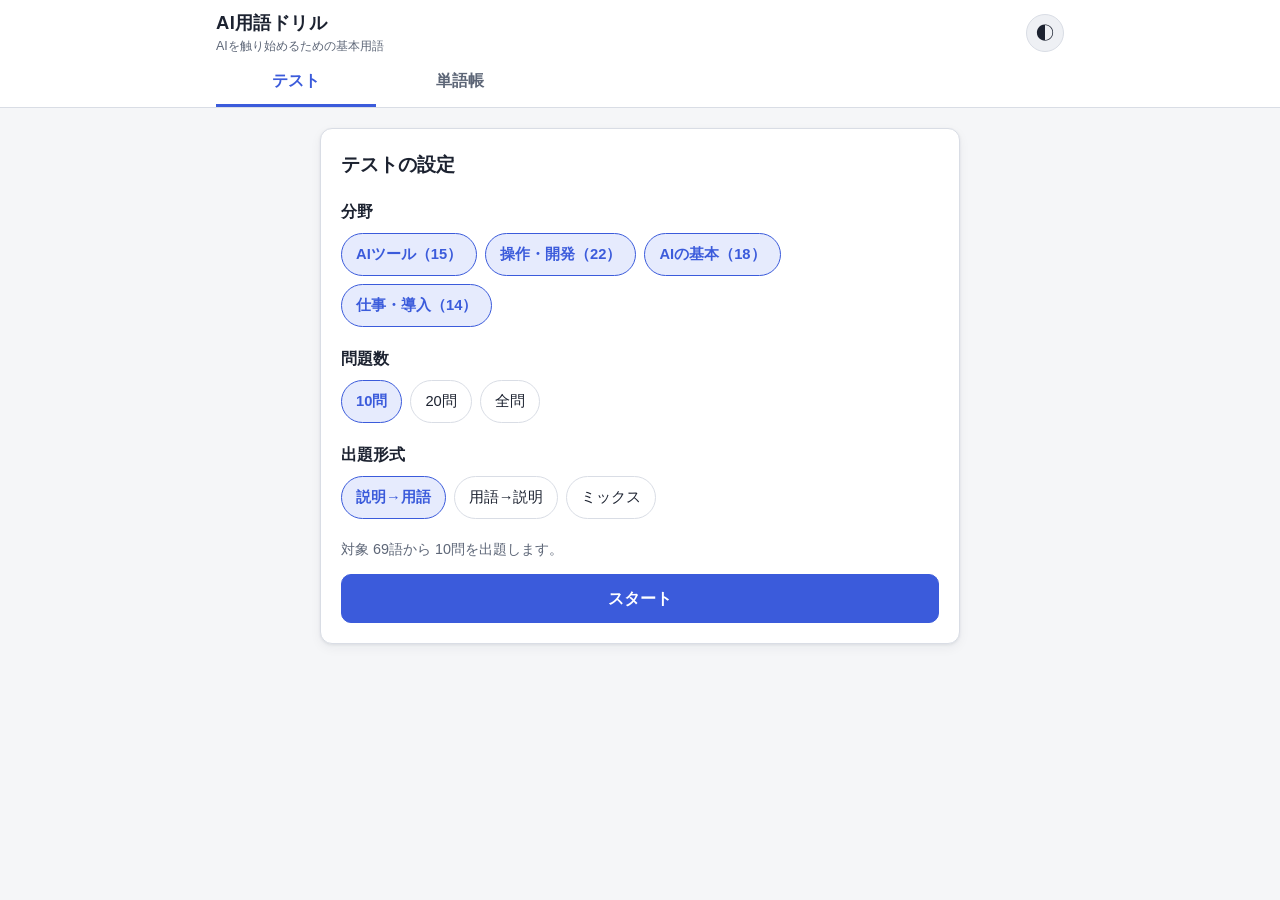
==== index.html @ 906cdc5e "AI用語ドリルを公開 4択テストと単語帳のAI用語学習アプリ（初心者向け69語）  Co-Authored-By: Claude Opus 5.5 <noreply@anthropic.com>" ====
<!DOCTYPE html>
<html lang="ja">
<head>
  <meta charset="UTF-8">
  <meta name="viewport" content="width=device-width, initial-scale=1.0">
  <meta name="color-scheme" content="light dark">
  <title>AI用語ドリル</title>
  <link rel="stylesheet" href="style.css">
</head>
<body>
  <!-- ヘッダー：タイトル・タブ・テーマ切替 -->
  <header class="app-header">
    <div class="header-inner">
      <div>
        <h1 class="app-title">AI用語ドリル</h1>
        <p class="app-subtitle">AIを触り始めるための基本用語</p>
      </div>
      <button id="theme-toggle" class="icon-btn" type="button" aria-label="テーマ切替" title="ライト／ダーク切替">◐</button>
    </div>
    <nav class="tabs" role="tablist">
      <button class="tab is-active" type="button" role="tab" data-view="quiz" aria-selected="true">テスト</button>
      <button class="tab" type="button" role="tab" data-view="cards" aria-selected="false">単語帳</button>
    </nav>
  </header>

  <main class="container">
    <!-- 読み込みエラー表示 -->
    <p id="load-error" class="notice notice-error" hidden></p>

    <!-- ===== テスト ===== -->
    <section id="view-quiz" class="view">

      <!-- 設定画面 -->
      <div id="quiz-setup" class="panel">
        <h2 class="panel-title">テストの設定</h2>

        <fieldset class="field">
          <legend>分野</legend>
          <div id="category-options" class="chip-group"></div>
        </fieldset>

        <fieldset class="field">
          <legend>問題数</legend>
          <div class="chip-group">
            <label class="chip"><input type="radio" name="count" value="10" checked><span>10問</span></label>
            <label class="chip"><input type="radio" name="count" value="20"><span>20問</span></label>
            <label class="chip"><input type="radio" name="count" value="all"><span>全問</span></label>
          </div>
        </fieldset>

        <fieldset class="field">
          <legend>出題形式</legend>
          <div class="chip-group">
            <label class="chip"><input type="radio" name="mode" value="d2t" checked><span>説明→用語</span></label>
            <label class="chip"><input type="radio" name="mode" value="t2d"><span>用語→説明</span></label>
            <label class="chip"><input type="radio" name="mode" value="mix"><span>ミックス</span></label>
          </div>
        </fieldset>

        <p id="setup-summary" class="muted"></p>
        <button id="start-btn" class="btn btn-primary btn-block" type="button">スタート</button>
      </div>

      <!-- 出題画面 -->
      <div id="quiz-play" class="panel" hidden>
        <div class="progress-row">
          <span id="progress-text" class="muted"></span>
          <button id="quit-btn" class="btn-link" type="button">中断する</button>
        </div>
        <div class="progress"><div id="progress-bar" class="progress-bar"></div></div>

        <span id="q-category" class="badge"></span>
        <p id="q-label" class="q-label"></p>
        <div id="q-text" class="q-text"></div>

        <div id="options" class="options"></div>

        <!-- 回答後の解説 -->
        <div id="feedback" class="feedback" hidden>
          <p id="feedback-result" class="feedback-result"></p>
          <div class="feedback-term">
            <strong id="fb-term"></strong>
            <span id="fb-english" class="muted"></span>
          </div>
          <h3 class="feedback-heading">解説</h3>
          <p id="fb-definition"></p>
          <h3 class="feedback-heading">使い方・例</h3>
          <p id="fb-example"></p>
          <button id="next-btn" class="btn btn-primary btn-block" type="button">次へ</button>
        </div>
      </div>

      <!-- 結果画面 -->
      <div id="quiz-result" class="panel" hidden>
        <h2 class="panel-title">結果</h2>
        <div class="score">
          <span id="score-rate" class="score-rate"></span>
          <span id="score-detail" class="muted"></span>
        </div>

        <h3 class="section-heading">分野別正答率</h3>
        <ul id="category-stats" class="stats"></ul>

        <div id="wrong-section">
          <h3 class="section-heading">間違えた用語</h3>
          <ul id="wrong-list" class="wrong-list"></ul>
        </div>

        <div class="btn-row">
          <button id="retry-wrong-btn" class="btn btn-primary" type="button">間違えた問題だけ再挑戦</button>
          <button id="back-setup-btn" class="btn" type="button">設定に戻る</button>
        </div>
      </div>
    </section>

    <!-- ===== 単語帳 ===== -->
    <section id="view-cards" class="view" hidden>
      <div class="cards-toolbar">
        <select id="card-category" class="select" aria-label="分野で絞り込み">
          <option value="all">すべての分野</option>
        </select>
        <label class="switch">
          <input id="only-unlearned" type="checkbox">
          <span>未習得のみ</span>
        </label>
      </div>
      <p id="learned-count" class="muted"></p>
      <div id="card-grid" class="card-grid"></div>
      <p id="cards-empty" class="notice" hidden>表示する用語はありません。すべて覚えました！</p>
    </section>
  </main>

  <script src="app.js"></script>
</body>
</html>
---- style.css ----
/* ===== カラー定義（ライト） ===== */
:root {
  --bg: #f5f6f8;
  --surface: #ffffff;
  --surface-2: #eef0f4;
  --text: #1c2230;
  --muted: #5d6677;
  --border: #d9dde5;
  --primary: #3b5bdb;
  --primary-text: #ffffff;
  --primary-soft: #e6ebfd;
  --ok: #1f8a4c;
  --ok-soft: #e3f5ea;
  --ng: #c92a2a;
  --ng-soft: #fdeaea;
  --shadow: 0 1px 3px rgba(20, 30, 50, 0.08), 0 4px 12px rgba(20, 30, 50, 0.05);
  --radius: 12px;
  color-scheme: light;
}

/* ===== カラー定義（ダーク） ===== */
/* OS設定がダークで、手動でライト指定されていない場合 */
@media (prefers-color-scheme: dark) {
  :root:not([data-theme="light"]) {
    --bg: #12151b;
    --surface: #1b2029;
    --surface-2: #252b36;
    --text: #e6e9ef;
    --muted: #9aa3b2;
    --border: #333a47;
    --primary: #7b93f5;
    --primary-text: #0f1320;
    --primary-soft: #262f4d;
    --ok: #4cc47f;
    --ok-soft: #1b3326;
    --ng: #f07070;
    --ng-soft: #3a1f22;
    --shadow: 0 1px 3px rgba(0, 0, 0, 0.4);
    color-scheme: dark;
  }
}
/* 手動でダーク指定した場合 */
:root[data-theme="dark"] {
  --bg: #12151b;
  --surface: #1b2029;
  --surface-2: #252b36;
  --text: #e6e9ef;
  --muted: #9aa3b2;
  --border: #333a47;
  --primary: #7b93f5;
  --primary-text: #0f1320;
  --primary-soft: #262f4d;
  --ok: #4cc47f;
  --ok-soft: #1b3326;
  --ng: #f07070;
  --ng-soft: #3a1f22;
  --shadow: 0 1px 3px rgba(0, 0, 0, 0.4);
  color-scheme: dark;
}

/* ===== ベース ===== */
*,
*::before,
*::after {
  box-sizing: border-box;
}

body {
  margin: 0;
  background: var(--bg);
  color: var(--text);
  font-family: -apple-system, BlinkMacSystemFont, "Hiragino Sans", "Hiragino Kaku Gothic ProN", "Noto Sans JP", "Yu Gothic", sans-serif;
  font-size: 16px;
  line-height: 1.7;
  -webkit-text-size-adjust: 100%;
}

[hidden] {
  display: none !important;
}

button {
  font: inherit;
  color: inherit;
}

.muted {
  color: var(--muted);
  font-size: 0.9rem;
}

/* ===== ヘッダー ===== */
.app-header {
  position: sticky;
  top: 0;
  z-index: 10;
  background: var(--surface);
  border-bottom: 1px solid var(--border);
}

.header-inner {
  max-width: 880px;
  margin: 0 auto;
  padding: 10px 16px 0;
  display: flex;
  align-items: center;
  justify-content: space-between;
}

.app-title {
  margin: 0;
  font-size: 1.15rem;
  letter-spacing: 0.02em;
  line-height: 1.4;
}

.app-subtitle {
  margin: 0;
  font-size: 0.78rem;
  color: var(--muted);
}

.icon-btn {
  width: 38px;
  height: 38px;
  border-radius: 50%;
  border: 1px solid var(--border);
  background: var(--surface-2);
  cursor: pointer;
  font-size: 1.1rem;
}

.tabs {
  max-width: 880px;
  margin: 0 auto;
  padding: 0 16px;
  display: flex;
  gap: 4px;
}

.tab {
  flex: 1;
  max-width: 160px;
  padding: 10px 0;
  border: none;
  border-bottom: 3px solid transparent;
  background: none;
  color: var(--muted);
  cursor: pointer;
  font-weight: 600;
}

.tab.is-active {
  color: var(--primary);
  border-bottom-color: var(--primary);
}

/* ===== レイアウト ===== */
.container {
  max-width: 880px;
  margin: 0 auto;
  padding: 20px 16px 48px;
}

.panel {
  max-width: 640px;
  margin: 0 auto;
  background: var(--surface);
  border: 1px solid var(--border);
  border-radius: var(--radius);
  box-shadow: var(--shadow);
  padding: 20px;
}

.panel-title {
  margin: 0 0 16px;
  font-size: 1.2rem;
}

.notice {
  background: var(--surface-2);
  border-radius: var(--radius);
  padding: 14px 16px;
  text-align: center;
}

.notice-error {
  background: var(--ng-soft);
  color: var(--ng);
  text-align: left;
}

/* ===== ボタン ===== */
.btn {
  display: inline-flex;
  align-items: center;
  justify-content: center;
  min-height: 46px;
  padding: 10px 18px;
  border-radius: 10px;
  border: 1px solid var(--border);
  background: var(--surface);
  cursor: pointer;
  font-weight: 600;
  transition: opacity 0.15s, transform 0.05s;
}

.btn:active {
  transform: scale(0.98);
}

.btn:disabled {
  opacity: 0.45;
  cursor: not-allowed;
}

.btn-primary {
  background: var(--primary);
  border-color: var(--primary);
  color: var(--primary-text);
}

.btn-block {
  width: 100%;
}

.btn-link {
  background: none;
  border: none;
  color: var(--muted);
  cursor: pointer;
  text-decoration: underline;
  font-size: 0.85rem;
  padding: 4px;
}

.btn-row {
  display: flex;
  flex-wrap: wrap;
  gap: 10px;
  margin-top: 24px;
}

.btn-row .btn {
  flex: 1 1 200px;
}

/* ===== 設定画面 ===== */
.field {
  border: none;
  margin: 0 0 18px;
  padding: 0;
}

.field legend {
  font-weight: 700;
  margin-bottom: 8px;
  padding: 0;
}

.chip-group {
  display: flex;
  flex-wrap: wrap;
  gap: 8px;
}

.chip input {
  position: absolute;
  opacity: 0;
  pointer-events: none;
}

.chip span {
  display: inline-block;
  padding: 8px 14px;
  border: 1px solid var(--border);
  border-radius: 999px;
  background: var(--surface);
  cursor: pointer;
  font-size: 0.92rem;
  user-select: none;
}

.chip input:checked + span {
  background: var(--primary-soft);
  border-color: var(--primary);
  color: var(--primary);
  font-weight: 700;
}

.chip input:focus-visible + span {
  outline: 2px solid var(--primary);
  outline-offset: 2px;
}

#setup-summary {
  margin: 4px 0 12px;
}

/* ===== 出題画面 ===== */
.progress-row {
  display: flex;
  justify-content: space-between;
  align-items: center;
}

.progress {
  height: 6px;
  background: var(--surface-2);
  border-radius: 999px;
  overflow: hidden;
  margin: 6px 0 16px;
}

.progress-bar {
  height: 100%;
  width: 0;
  background: var(--primary);
  transition: width 0.25s;
}

.badge {
  display: inline-block;
  font-size: 0.78rem;
  font-weight: 700;
  padding: 2px 10px;
  border-radius: 999px;
  background: var(--primary-soft);
  color: var(--primary);
}

.q-label {
  margin: 10px 0 4px;
  color: var(--muted);
  font-size: 0.88rem;
}

.q-text {
  font-size: 1.05rem;
  font-weight: 600;
  margin-bottom: 16px;
}

.q-text .q-term {
  font-size: 1.4rem;
  font-weight: 700;
}

.q-text .q-english {
  display: block;
  color: var(--muted);
  font-size: 0.9rem;
  font-weight: 400;
}

.options {
  display: grid;
  gap: 10px;
}

.option {
  display: flex;
  gap: 10px;
  align-items: flex-start;
  width: 100%;
  text-align: left;
  padding: 12px 14px;
  border: 1px solid var(--border);
  border-radius: 10px;
  background: var(--surface);
  cursor: pointer;
  line-height: 1.55;
  transition: background 0.15s, border-color 0.15s;
}

.option:hover:not(:disabled) {
  border-color: var(--primary);
  background: var(--primary-soft);
}

.option:disabled {
  cursor: default;
}

.option-key {
  flex: none;
  width: 24px;
  height: 24px;
  border-radius: 6px;
  background: var(--surface-2);
  color: var(--muted);
  font-size: 0.8rem;
  font-weight: 700;
  display: grid;
  place-items: center;
  margin-top: 1px;
}

.option.is-correct {
  border-color: var(--ok);
  background: var(--ok-soft);
}

.option.is-correct .option-key {
  background: var(--ok);
  color: #fff;
}

.option.is-wrong {
  border-color: var(--ng);
  background: var(--ng-soft);
}

.option.is-wrong .option-key {
  background: var(--ng);
  color: #fff;
}

.feedback {
  margin-top: 18px;
  padding-top: 16px;
  border-top: 1px dashed var(--border);
}

.feedback-result {
  margin: 0 0 8px;
  font-weight: 700;
  font-size: 1.1rem;
}

.feedback-result.ok {
  color: var(--ok);
}

.feedback-result.ng {
  color: var(--ng);
}

.feedback-term {
  display: flex;
  flex-wrap: wrap;
  gap: 4px 10px;
  align-items: baseline;
}

.feedback-term strong {
  font-size: 1.15rem;
}

.feedback-heading {
  margin: 12px 0 2px;
  font-size: 0.85rem;
  color: var(--muted);
}

.feedback p {
  margin: 0;
}

.feedback .btn {
  margin-top: 18px;
}

/* ===== 結果画面 ===== */
.score {
  display: flex;
  align-items: baseline;
  gap: 12px;
  flex-wrap: wrap;
}

.score-rate {
  font-size: 2.6rem;
  font-weight: 800;
  color: var(--primary);
  line-height: 1.2;
}

.section-heading {
  font-size: 1rem;
  margin: 24px 0 10px;
}

.stats {
  list-style: none;
  margin: 0;
  padding: 0;
  display: grid;
  gap: 12px;
}

.stat-head {
  display: flex;
  justify-content: space-between;
  font-size: 0.92rem;
}

.stat-bar {
  height: 10px;
  background: var(--surface-2);
  border-radius: 999px;
  overflow: hidden;
  margin-top: 4px;
}

.stat-bar > div {
  height: 100%;
  background: var(--primary);
  border-radius: 999px;
}

.wrong-list {
  list-style: none;
  margin: 0;
  padding: 0;
  display: grid;
  gap: 8px;
}

.wrong-list li {
  padding: 10px 12px;
  border-radius: 10px;
  background: var(--surface-2);
  font-size: 0.92rem;
}

.wrong-list strong {
  display: block;
}

/* ===== 単語帳 ===== */
.cards-toolbar {
  display: flex;
  flex-wrap: wrap;
  gap: 10px 16px;
  align-items: center;
}

.select {
  min-height: 42px;
  padding: 8px 12px;
  border: 1px solid var(--border);
  border-radius: 10px;
  background: var(--surface);
  color: var(--text);
  font: inherit;
}

.switch {
  display: inline-flex;
  align-items: center;
  gap: 8px;
  cursor: pointer;
  user-select: none;
}

.switch input {
  width: 18px;
  height: 18px;
  accent-color: var(--primary);
}

#learned-count {
  margin: 10px 0 14px;
}

.card-grid {
  display: grid;
  grid-template-columns: repeat(auto-fill, minmax(250px, 1fr));
  gap: 14px;
}

.card {
  display: flex;
  flex-direction: column;
  gap: 8px;
}

/* 裏返し用の3D表示 */
.card-flip {
  perspective: 1000px;
  cursor: pointer;
  min-height: 220px;
  border: none;
  padding: 0;
  background: none;
  text-align: left;
}

.card-inner {
  position: relative;
  width: 100%;
  height: 100%;
  min-height: 220px;
  transition: transform 0.5s;
  transform-style: preserve-3d;
}

.card.is-flipped .card-inner {
  transform: rotateY(180deg);
}

.card-face {
  position: absolute;
  inset: 0;
  backface-visibility: hidden;
  -webkit-backface-visibility: hidden;
  background: var(--surface);
  border: 1px solid var(--border);
  border-radius: var(--radius);
  box-shadow: var(--shadow);
  padding: 16px;
  display: flex;
  flex-direction: column;
  overflow-y: auto;
}

.card-front {
  justify-content: center;
  align-items: center;
  text-align: center;
  gap: 4px;
}

.card-front .badge {
  position: absolute;
  top: 12px;
  left: 12px;
}

.card-term {
  font-size: 1.3rem;
  font-weight: 700;
  line-height: 1.4;
}

.card-hint {
  position: absolute;
  bottom: 10px;
  font-size: 0.75rem;
  color: var(--muted);
}

.card-back {
  transform: rotateY(180deg);
  font-size: 0.9rem;
  line-height: 1.6;
}

.card-back h4 {
  margin: 0 0 2px;
  font-size: 0.78rem;
  color: var(--muted);
}

.card-back p {
  margin: 0 0 10px;
}

.card.is-learned .card-face {
  border-color: var(--ok);
}

.learn-btn {
  min-height: 40px;
  padding: 6px 12px;
  font-size: 0.88rem;
}

.card.is-learned .learn-btn {
  background: var(--ok-soft);
  border-color: var(--ok);
  color: var(--ok);
}

/* ===== スマホ向け調整 ===== */
@media (max-width: 480px) {
  .panel {
    padding: 16px;
  }

  .score-rate {
    font-size: 2.2rem;
  }

  .card-grid {
    grid-template-columns: 1fr;
  }

  .cards-toolbar .select {
    flex: 1 1 100%;
  }
}

/* 動きを減らす設定の人向け */
@media (prefers-reduced-motion: reduce) {
  .card-inner,
  .progress-bar,
  .option {
    transition: none;
  }
}
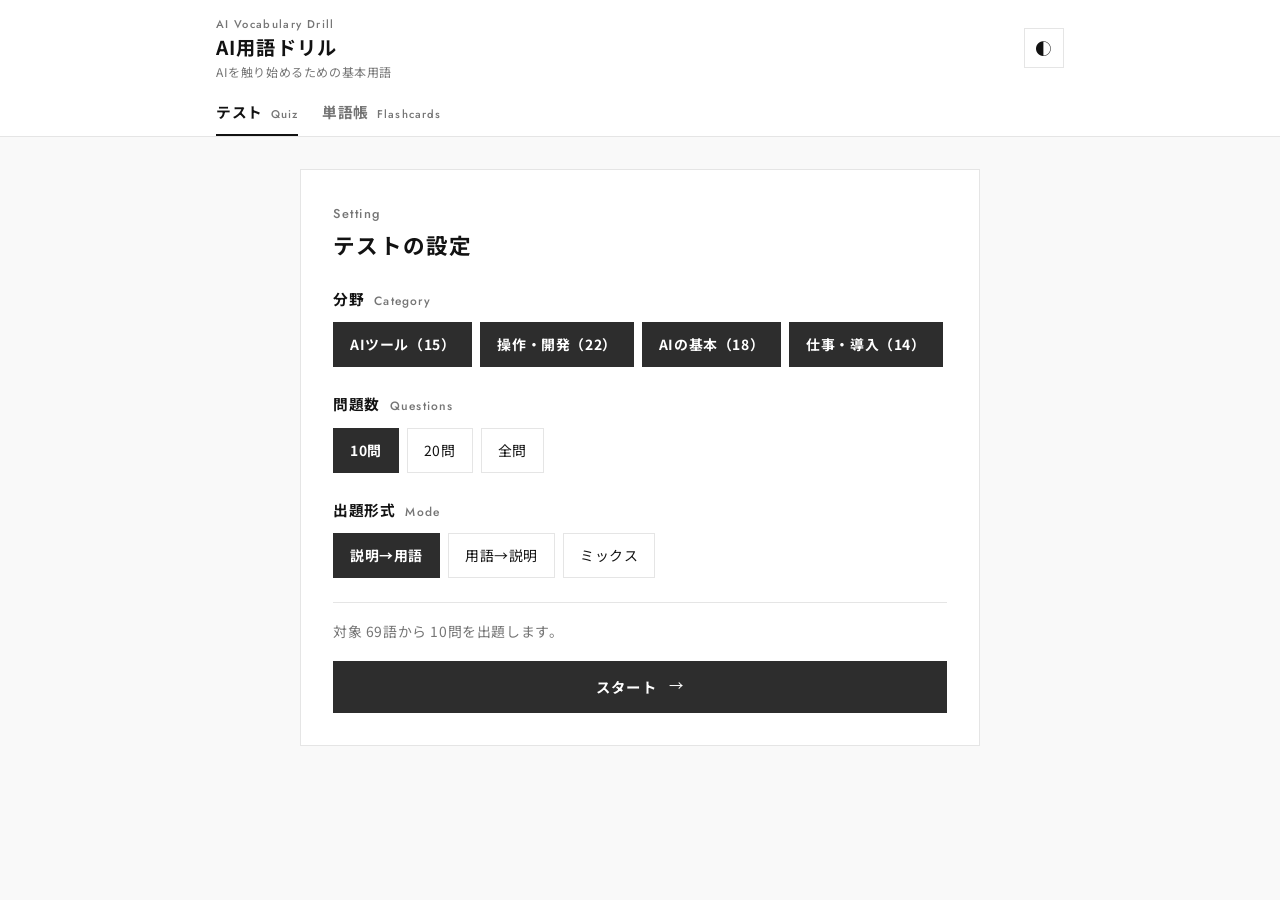
==== commit 3520c234: "デザインをモノトーン基調に刷新 - 英字は Jost、日本語は Noto Sans JP に変更 - 白・グレー・黒を基本に、差し色はオレンジとティールのみ - 見出しに英字ラベルを追加、角のない罫線" ====
--- a/index.html
+++ b/index.html
@@ -5,21 +5,26 @@
   <meta name="viewport" content="width=device-width, initial-scale=1.0">
   <meta name="color-scheme" content="light dark">
   <title>AI用語ドリル</title>
+  <!-- フォント：英字は Jost、日本語は Noto Sans JP -->
+  <link rel="preconnect" href="https://fonts.googleapis.com">
+  <link rel="preconnect" href="https://fonts.gstatic.com" crossorigin>
+  <link rel="stylesheet" href="https://fonts.googleapis.com/css2?family=Jost:wght@400;500;600&family=Noto+Sans+JP:wght@400;500;700&display=swap">
   <link rel="stylesheet" href="style.css">
 </head>
 <body>
   <!-- ヘッダー：タイトル・タブ・テーマ切替 -->
   <header class="app-header">
     <div class="header-inner">
-      <div>
+      <div class="brand">
+        <p class="eyebrow">AI Vocabulary Drill</p>
         <h1 class="app-title">AI用語ドリル</h1>
         <p class="app-subtitle">AIを触り始めるための基本用語</p>
       </div>
       <button id="theme-toggle" class="icon-btn" type="button" aria-label="テーマ切替" title="ライト／ダーク切替">◐</button>
     </div>
     <nav class="tabs" role="tablist">
-      <button class="tab is-active" type="button" role="tab" data-view="quiz" aria-selected="true">テスト</button>
-      <button class="tab" type="button" role="tab" data-view="cards" aria-selected="false">単語帳</button>
+      <button class="tab is-active" type="button" role="tab" data-view="quiz" aria-selected="true">テスト<span class="en">Quiz</span></button>
+      <button class="tab" type="button" role="tab" data-view="cards" aria-selected="false">単語帳<span class="en">Flashcards</span></button>
     </nav>
   </header>
 
@@ -32,15 +37,16 @@
 
       <!-- 設定画面 -->
       <div id="quiz-setup" class="panel">
+        <p class="eyebrow">Setting</p>
         <h2 class="panel-title">テストの設定</h2>
 
         <fieldset class="field">
-          <legend>分野</legend>
+          <legend>分野<span class="en">Category</span></legend>
           <div id="category-options" class="chip-group"></div>
         </fieldset>
 
         <fieldset class="field">
-          <legend>問題数</legend>
+          <legend>問題数<span class="en">Questions</span></legend>
           <div class="chip-group">
             <label class="chip"><input type="radio" name="count" value="10" checked><span>10問</span></label>
             <label class="chip"><input type="radio" name="count" value="20"><span>20問</span></label>
@@ -49,7 +55,7 @@
         </fieldset>
 
         <fieldset class="field">
-          <legend>出題形式</legend>
+          <legend>出題形式<span class="en">Mode</span></legend>
           <div class="chip-group">
             <label class="chip"><input type="radio" name="mode" value="d2t" checked><span>説明→用語</span></label>
             <label class="chip"><input type="radio" name="mode" value="t2d"><span>用語→説明</span></label>
@@ -58,13 +64,13 @@
         </fieldset>
 
         <p id="setup-summary" class="muted"></p>
-        <button id="start-btn" class="btn btn-primary btn-block" type="button">スタート</button>
+        <button id="start-btn" class="btn btn-primary btn-block btn-arrow" type="button">スタート</button>
       </div>
 
       <!-- 出題画面 -->
       <div id="quiz-play" class="panel" hidden>
         <div class="progress-row">
-          <span id="progress-text" class="muted"></span>
+          <p class="eyebrow">Question<span id="progress-text" class="progress-text"></span></p>
           <button id="quit-btn" class="btn-link" type="button">中断する</button>
         </div>
         <div class="progress"><div id="progress-bar" class="progress-bar"></div></div>
@@ -80,41 +86,46 @@
           <p id="feedback-result" class="feedback-result"></p>
           <div class="feedback-term">
             <strong id="fb-term"></strong>
-            <span id="fb-english" class="muted"></span>
+            <span id="fb-english" class="english"></span>
           </div>
           <h3 class="feedback-heading">解説</h3>
           <p id="fb-definition"></p>
           <h3 class="feedback-heading">使い方・例</h3>
           <p id="fb-example"></p>
-          <button id="next-btn" class="btn btn-primary btn-block" type="button">次へ</button>
+          <button id="next-btn" class="btn btn-primary btn-block btn-arrow" type="button">次へ</button>
         </div>
       </div>
 
       <!-- 結果画面 -->
       <div id="quiz-result" class="panel" hidden>
+        <p class="eyebrow">Result</p>
         <h2 class="panel-title">結果</h2>
         <div class="score">
           <span id="score-rate" class="score-rate"></span>
           <span id="score-detail" class="muted"></span>
         </div>
 
-        <h3 class="section-heading">分野別正答率</h3>
+        <h3 class="section-heading">分野別正答率<span class="en">By Category</span></h3>
         <ul id="category-stats" class="stats"></ul>
 
         <div id="wrong-section">
-          <h3 class="section-heading">間違えた用語</h3>
+          <h3 class="section-heading">間違えた用語<span class="en">Review</span></h3>
           <ul id="wrong-list" class="wrong-list"></ul>
         </div>
 
         <div class="btn-row">
-          <button id="retry-wrong-btn" class="btn btn-primary" type="button">間違えた問題だけ再挑戦</button>
-          <button id="back-setup-btn" class="btn" type="button">設定に戻る</button>
+          <button id="retry-wrong-btn" class="btn btn-primary btn-arrow" type="button">間違えた問題だけ再挑戦</button>
+          <button id="back-setup-btn" class="btn btn-outline" type="button">設定に戻る</button>
         </div>
       </div>
     </section>
 
     <!-- ===== 単語帳 ===== -->
     <section id="view-cards" class="view" hidden>
+      <div class="cards-head">
+        <p class="eyebrow">Flashcards</p>
+        <h2 class="panel-title">単語帳</h2>
+      </div>
       <div class="cards-toolbar">
         <select id="card-category" class="select" aria-label="分野で絞り込み">
           <option value="all">すべての分野</option>
--- a/style.css
+++ b/style.css
@@ -1,20 +1,32 @@
+/*
+  デザインの考え方
+  - モノトーン（白・薄いグレー・黒）が基本。差し色はオレンジとティールを細い線や正誤表示にだけ使う
+  - 英字は Jost、日本語は Noto Sans JP。見出しの上に小さな英字ラベル（eyebrow）を置く
+  - 角は丸めず、1px の罫線で区切る
+*/
+
 /* ===== カラー定義（ライト） ===== */
 :root {
-  --bg: #f5f6f8;
+  --bg: #f9f9f9;
   --surface: #ffffff;
-  --surface-2: #eef0f4;
-  --text: #1c2230;
-  --muted: #5d6677;
-  --border: #d9dde5;
-  --primary: #3b5bdb;
-  --primary-text: #ffffff;
-  --primary-soft: #e6ebfd;
-  --ok: #1f8a4c;
-  --ok-soft: #e3f5ea;
-  --ng: #c92a2a;
-  --ng-soft: #fdeaea;
-  --shadow: 0 1px 3px rgba(20, 30, 50, 0.08), 0 4px 12px rgba(20, 30, 50, 0.05);
-  --radius: 12px;
+  --surface-2: #f4f4f2;
+  --text: #121212;
+  --muted: #757575;
+  --faint: #c7c7c7;
+  --line: #e5e5e5;
+  --ink: #2d2d2d;          /* 塗りボタン */
+  --ink-text: #ffffff;     /* 塗りボタンの文字 */
+  --accent: #e8623c;       /* オレンジ（進捗バーなどの差し色） */
+  --accent-2: #f2a03c;
+  --ok: #3fb6a8;           /* ティール（正解） */
+  --ok-text: #1f8277;
+  --ok-soft: #eef8f6;
+  --ng: #e8623c;           /* オレンジ（不正解） */
+  --ng-text: #c24a26;
+  --ng-soft: #fdf1ec;
+  --font-en: "Jost", "Noto Sans JP", sans-serif;
+  --font-ja: "Noto Sans JP", "Hiragino Sans", "Hiragino Kaku Gothic ProN", "Yu Gothic", sans-serif;
+  --ease: cubic-bezier(0.4, 0.4, 0, 1);
   color-scheme: light;
 }
 
@@ -22,39 +34,37 @@
 /* OS設定がダークで、手動でライト指定されていない場合 */
 @media (prefers-color-scheme: dark) {
   :root:not([data-theme="light"]) {
-    --bg: #12151b;
-    --surface: #1b2029;
-    --surface-2: #252b36;
-    --text: #e6e9ef;
-    --muted: #9aa3b2;
-    --border: #333a47;
-    --primary: #7b93f5;
-    --primary-text: #0f1320;
-    --primary-soft: #262f4d;
-    --ok: #4cc47f;
-    --ok-soft: #1b3326;
-    --ng: #f07070;
-    --ng-soft: #3a1f22;
-    --shadow: 0 1px 3px rgba(0, 0, 0, 0.4);
+    --bg: #131313;
+    --surface: #1d1d1d;
+    --surface-2: #252525;
+    --text: #f0f0ea;
+    --muted: #a9a9a4;
+    --faint: #565656;
+    --line: #333333;
+    --ink: #f0f0ea;
+    --ink-text: #131313;
+    --ok-text: #5fcfc1;
+    --ok-soft: rgba(63, 182, 168, 0.12);
+    --ng-text: #f0875f;
+    --ng-soft: rgba(232, 98, 60, 0.12);
     color-scheme: dark;
   }
 }
 /* 手動でダーク指定した場合 */
 :root[data-theme="dark"] {
-  --bg: #12151b;
-  --surface: #1b2029;
-  --surface-2: #252b36;
-  --text: #e6e9ef;
-  --muted: #9aa3b2;
-  --border: #333a47;
-  --primary: #7b93f5;
-  --primary-text: #0f1320;
-  --primary-soft: #262f4d;
-  --ok: #4cc47f;
-  --ok-soft: #1b3326;
-  --ng: #f07070;
-  --ng-soft: #3a1f22;
-  --shadow: 0 1px 3px rgba(0, 0, 0, 0.4);
+  --bg: #131313;
+  --surface: #1d1d1d;
+  --surface-2: #252525;
+  --text: #f0f0ea;
+  --muted: #a9a9a4;
+  --faint: #565656;
+  --line: #333333;
+  --ink: #f0f0ea;
+  --ink-text: #131313;
+  --ok-text: #5fcfc1;
+  --ok-soft: rgba(63, 182, 168, 0.12);
+  --ng-text: #f0875f;
+  --ng-soft: rgba(232, 98, 60, 0.12);
   color-scheme: dark;
 }
 
@@ -69,10 +79,12 @@
   margin: 0;
   background: var(--bg);
   color: var(--text);
-  font-family: -apple-system, BlinkMacSystemFont, "Hiragino Sans", "Hiragino Kaku Gothic ProN", "Noto Sans JP", "Yu Gothic", sans-serif;
-  font-size: 16px;
-  line-height: 1.7;
+  font-family: var(--font-ja);
+  font-size: 15px;
+  line-height: 1.8;
+  letter-spacing: 0.04em;
   -webkit-text-size-adjust: 100%;
+  -webkit-font-smoothing: antialiased;
 }
 
 [hidden] {
@@ -82,11 +94,38 @@
 button {
   font: inherit;
   color: inherit;
+  letter-spacing: inherit;
 }
 
 .muted {
   color: var(--muted);
-  font-size: 0.9rem;
+  font-size: 0.87rem;
+}
+
+/* 見出しの上に置く小さな英字ラベル */
+.eyebrow {
+  margin: 0 0 4px;
+  font-family: var(--font-en);
+  font-size: 0.8rem;
+  font-weight: 500;
+  letter-spacing: 0.12em;
+  color: var(--muted);
+}
+
+/* 日本語の横に添える英字 */
+.en {
+  margin-left: 10px;
+  font-family: var(--font-en);
+  font-size: 0.75rem;
+  font-weight: 500;
+  letter-spacing: 0.1em;
+  color: var(--muted);
+}
+
+.english {
+  font-family: var(--font-en);
+  color: var(--muted);
+  letter-spacing: 0.06em;
 }
 
 /* ===== ヘッダー ===== */
@@ -95,39 +134,53 @@
   top: 0;
   z-index: 10;
   background: var(--surface);
-  border-bottom: 1px solid var(--border);
+  border-bottom: 1px solid var(--line);
 }
 
 .header-inner {
   max-width: 880px;
   margin: 0 auto;
-  padding: 10px 16px 0;
+  padding: 14px 16px 6px;
   display: flex;
   align-items: center;
   justify-content: space-between;
+  gap: 12px;
+}
+
+.brand .eyebrow {
+  font-size: 0.7rem;
+  margin: 0;
 }
 
 .app-title {
   margin: 0;
-  font-size: 1.15rem;
-  letter-spacing: 0.02em;
+  font-size: 1.2rem;
+  font-weight: 700;
+  letter-spacing: 0.06em;
   line-height: 1.4;
 }
 
 .app-subtitle {
   margin: 0;
-  font-size: 0.78rem;
+  font-size: 0.75rem;
   color: var(--muted);
 }
 
 .icon-btn {
-  width: 38px;
-  height: 38px;
-  border-radius: 50%;
-  border: 1px solid var(--border);
-  background: var(--surface-2);
+  flex: none;
+  width: 40px;
+  height: 40px;
+  border: 1px solid var(--line);
+  border-radius: 0;
+  background: var(--surface);
   cursor: pointer;
-  font-size: 1.1rem;
+  font-size: 1.05rem;
+  transition: background 0.3s var(--ease), color 0.3s var(--ease);
+}
+
+.icon-btn:hover {
+  background: var(--ink);
+  color: var(--ink-text);
 }
 
 .tabs {
@@ -135,58 +188,69 @@
   margin: 0 auto;
   padding: 0 16px;
   display: flex;
-  gap: 4px;
+  gap: 24px;
 }
 
 .tab {
-  flex: 1;
-  max-width: 160px;
-  padding: 10px 0;
+  padding: 10px 0 9px;
   border: none;
-  border-bottom: 3px solid transparent;
+  border-bottom: 2px solid transparent;
   background: none;
   color: var(--muted);
   cursor: pointer;
-  font-weight: 600;
+  font-weight: 700;
+  font-size: 0.92rem;
+  transition: color 0.3s var(--ease), border-color 0.3s var(--ease);
+}
+
+.tab .en {
+  margin-left: 8px;
+  font-size: 0.7rem;
+}
+
+.tab:hover {
+  color: var(--text);
 }
 
 .tab.is-active {
-  color: var(--primary);
-  border-bottom-color: var(--primary);
+  color: var(--text);
+  border-bottom-color: var(--text);
 }
 
 /* ===== レイアウト ===== */
 .container {
   max-width: 880px;
   margin: 0 auto;
-  padding: 20px 16px 48px;
+  padding: 32px 16px 64px;
 }
 
 .panel {
-  max-width: 640px;
+  max-width: 680px;
   margin: 0 auto;
   background: var(--surface);
-  border: 1px solid var(--border);
-  border-radius: var(--radius);
-  box-shadow: var(--shadow);
-  padding: 20px;
+  border: 1px solid var(--line);
+  padding: 32px;
 }
 
 .panel-title {
-  margin: 0 0 16px;
-  font-size: 1.2rem;
+  margin: 0 0 24px;
+  font-size: 1.35rem;
+  font-weight: 700;
+  letter-spacing: 0.06em;
+  line-height: 1.5;
 }
 
 .notice {
-  background: var(--surface-2);
-  border-radius: var(--radius);
-  padding: 14px 16px;
+  background: var(--surface);
+  border: 1px solid var(--line);
+  padding: 16px;
   text-align: center;
 }
 
 .notice-error {
   background: var(--ng-soft);
-  color: var(--ng);
+  border-color: var(--ng);
+  color: var(--ng-text);
   text-align: left;
 }
 
@@ -195,29 +259,50 @@
   display: inline-flex;
   align-items: center;
   justify-content: center;
-  min-height: 46px;
-  padding: 10px 18px;
-  border-radius: 10px;
-  border: 1px solid var(--border);
+  gap: 12px;
+  min-height: 52px;
+  padding: 12px 24px;
+  border: 1px solid var(--ink);
+  border-radius: 0;
   background: var(--surface);
+  color: var(--text);
   cursor: pointer;
-  font-weight: 600;
-  transition: opacity 0.15s, transform 0.05s;
-}
-
-.btn:active {
-  transform: scale(0.98);
+  font-weight: 700;
+  font-size: 0.9rem;
+  letter-spacing: 0.08em;
+  transition: background 0.4s var(--ease), color 0.4s var(--ease), opacity 0.2s;
+}
+
+.btn:hover:not(:disabled) {
+  background: var(--ink);
+  color: var(--ink-text);
 }
 
 .btn:disabled {
-  opacity: 0.45;
+  opacity: 0.35;
   cursor: not-allowed;
 }
 
 .btn-primary {
-  background: var(--primary);
-  border-color: var(--primary);
-  color: var(--primary-text);
+  background: var(--ink);
+  color: var(--ink-text);
+}
+
+.btn-primary:hover:not(:disabled) {
+  background: var(--surface);
+  color: var(--text);
+}
+
+/* 矢印付きボタン（ホバーで矢印が少し右へ） */
+.btn-arrow::after {
+  content: "→";
+  font-family: var(--font-en);
+  font-weight: 400;
+  transition: transform 0.4s var(--ease);
+}
+
+.btn-arrow:hover:not(:disabled)::after {
+  transform: translateX(4px);
 }
 
 .btn-block {
@@ -229,32 +314,38 @@
   border: none;
   color: var(--muted);
   cursor: pointer;
-  text-decoration: underline;
-  font-size: 0.85rem;
-  padding: 4px;
+  font-size: 0.8rem;
+  padding: 4px 0;
+  border-bottom: 1px solid var(--faint);
+}
+
+.btn-link:hover {
+  color: var(--text);
+  border-bottom-color: var(--text);
 }
 
 .btn-row {
   display: flex;
   flex-wrap: wrap;
-  gap: 10px;
-  margin-top: 24px;
+  gap: 12px;
+  margin-top: 32px;
 }
 
 .btn-row .btn {
-  flex: 1 1 200px;
+  flex: 1 1 220px;
 }
 
 /* ===== 設定画面 ===== */
 .field {
   border: none;
-  margin: 0 0 18px;
+  margin: 0 0 24px;
   padding: 0;
 }
 
 .field legend {
   font-weight: 700;
-  margin-bottom: 8px;
+  font-size: 0.92rem;
+  margin-bottom: 10px;
   padding: 0;
 }
 
@@ -272,29 +363,35 @@
 
 .chip span {
   display: inline-block;
-  padding: 8px 14px;
-  border: 1px solid var(--border);
-  border-radius: 999px;
+  padding: 9px 16px;
+  border: 1px solid var(--line);
   background: var(--surface);
   cursor: pointer;
-  font-size: 0.92rem;
+  font-size: 0.87rem;
   user-select: none;
+  transition: background 0.3s var(--ease), border-color 0.3s var(--ease), color 0.3s var(--ease);
+}
+
+.chip span:hover {
+  border-color: var(--ink);
 }
 
 .chip input:checked + span {
-  background: var(--primary-soft);
-  border-color: var(--primary);
-  color: var(--primary);
+  background: var(--ink);
+  border-color: var(--ink);
+  color: var(--ink-text);
   font-weight: 700;
 }
 
 .chip input:focus-visible + span {
-  outline: 2px solid var(--primary);
+  outline: 2px solid var(--accent);
   outline-offset: 2px;
 }
 
 #setup-summary {
-  margin: 4px 0 12px;
+  margin: 8px 0 16px;
+  padding-top: 16px;
+  border-top: 1px solid var(--line);
 }
 
 /* ===== 出題画面 ===== */
@@ -304,78 +401,94 @@
   align-items: center;
 }
 
+.progress-row .eyebrow {
+  margin: 0;
+}
+
+.progress-text {
+  margin-left: 12px;
+  color: var(--text);
+  font-weight: 600;
+}
+
+/* 進捗バー：オレンジのグラデーションの細い線 */
 .progress {
-  height: 6px;
-  background: var(--surface-2);
-  border-radius: 999px;
-  overflow: hidden;
-  margin: 6px 0 16px;
+  height: 3px;
+  background: var(--line);
+  margin: 10px 0 24px;
 }
 
 .progress-bar {
   height: 100%;
   width: 0;
-  background: var(--primary);
-  transition: width 0.25s;
+  background: linear-gradient(90deg, var(--accent), var(--accent-2));
+  transition: width 0.5s var(--ease);
 }
 
 .badge {
   display: inline-block;
-  font-size: 0.78rem;
-  font-weight: 700;
+  font-size: 0.72rem;
+  font-weight: 700;
+  letter-spacing: 0.08em;
   padding: 2px 10px;
-  border-radius: 999px;
-  background: var(--primary-soft);
-  color: var(--primary);
+  border: 1px solid var(--line);
+  color: var(--muted);
 }
 
 .q-label {
-  margin: 10px 0 4px;
-  color: var(--muted);
-  font-size: 0.88rem;
+  margin: 16px 0 6px;
+  color: var(--muted);
+  font-size: 0.82rem;
 }
 
 .q-text {
   font-size: 1.05rem;
-  font-weight: 600;
-  margin-bottom: 16px;
+  font-weight: 500;
+  line-height: 1.9;
+  margin-bottom: 24px;
 }
 
 .q-text .q-term {
-  font-size: 1.4rem;
-  font-weight: 700;
+  display: block;
+  font-size: 1.6rem;
+  font-weight: 700;
+  line-height: 1.4;
+  letter-spacing: 0.06em;
 }
 
 .q-text .q-english {
   display: block;
+  margin-top: 4px;
+  font-family: var(--font-en);
   color: var(--muted);
   font-size: 0.9rem;
   font-weight: 400;
+  letter-spacing: 0.08em;
 }
 
 .options {
   display: grid;
-  gap: 10px;
+  gap: 8px;
 }
 
 .option {
   display: flex;
-  gap: 10px;
+  gap: 14px;
   align-items: flex-start;
   width: 100%;
   text-align: left;
-  padding: 12px 14px;
-  border: 1px solid var(--border);
-  border-radius: 10px;
+  padding: 14px 16px;
+  border: 1px solid var(--line);
+  border-radius: 0;
   background: var(--surface);
   cursor: pointer;
-  line-height: 1.55;
-  transition: background 0.15s, border-color 0.15s;
+  line-height: 1.7;
+  font-size: 0.92rem;
+  transition: background 0.3s var(--ease), border-color 0.3s var(--ease);
 }
 
 .option:hover:not(:disabled) {
-  border-color: var(--primary);
-  background: var(--primary-soft);
+  border-color: var(--ink);
 }
 
 .option:disabled {
@@ -384,101 +497,135 @@
 
 .option-key {
   flex: none;
-  width: 24px;
-  height: 24px;
-  border-radius: 6px;
-  background: var(--surface-2);
-  color: var(--muted);
-  font-size: 0.8rem;
-  font-weight: 700;
-  display: grid;
-  place-items: center;
-  margin-top: 1px;
+  min-width: 18px;
+  font-family: var(--font-en);
+  font-size: 0.85rem;
+  font-weight: 600;
+  color: var(--faint);
+  padding-top: 1px;
+}
+
+.option-key::before {
+  content: "0";
 }
 
 .option.is-correct {
   border-color: var(--ok);
   background: var(--ok-soft);
+  box-shadow: inset 3px 0 0 var(--ok);
 }
 
 .option.is-correct .option-key {
-  background: var(--ok);
-  color: #fff;
+  color: var(--ok-text);
 }
 
 .option.is-wrong {
   border-color: var(--ng);
   background: var(--ng-soft);
+  box-shadow: inset 3px 0 0 var(--ng);
 }
 
 .option.is-wrong .option-key {
-  background: var(--ng);
-  color: #fff;
+  color: var(--ng-text);
 }
 
 .feedback {
-  margin-top: 18px;
-  padding-top: 16px;
-  border-top: 1px dashed var(--border);
+  margin-top: 28px;
+  padding-top: 24px;
+  border-top: 1px solid var(--line);
 }
 
 .feedback-result {
-  margin: 0 0 8px;
-  font-weight: 700;
-  font-size: 1.1rem;
+  margin: 0 0 12px;
+  font-weight: 700;
+  font-size: 1.05rem;
+  letter-spacing: 0.08em;
+}
+
+/* 正誤の上に英字ラベルと短い色線を添える */
+.feedback-result::before {
+  display: block;
+  width: fit-content;
+  margin-bottom: 6px;
+  padding-bottom: 4px;
+  border-bottom: 2px solid currentColor;
+  font-family: var(--font-en);
+  font-size: 0.72rem;
+  font-weight: 500;
+  letter-spacing: 0.14em;
 }
 
 .feedback-result.ok {
-  color: var(--ok);
+  color: var(--ok-text);
+}
+
+.feedback-result.ok::before {
+  content: "Correct";
 }
 
 .feedback-result.ng {
-  color: var(--ng);
+  color: var(--ng-text);
+}
+
+.feedback-result.ng::before {
+  content: "Incorrect";
 }
 
 .feedback-term {
   display: flex;
   flex-wrap: wrap;
-  gap: 4px 10px;
+  gap: 2px 12px;
   align-items: baseline;
 }
 
 .feedback-term strong {
-  font-size: 1.15rem;
+  font-size: 1.2rem;
+  letter-spacing: 0.06em;
+}
+
+.feedback-term .english {
+  font-size: 0.85rem;
 }
 
 .feedback-heading {
-  margin: 12px 0 2px;
-  font-size: 0.85rem;
+  margin: 18px 0 4px;
+  font-size: 0.75rem;
+  font-weight: 700;
+  letter-spacing: 0.1em;
   color: var(--muted);
 }
 
 .feedback p {
   margin: 0;
+  font-size: 0.92rem;
 }
 
 .feedback .btn {
-  margin-top: 18px;
+  margin-top: 28px;
 }
 
 /* ===== 結果画面 ===== */
 .score {
   display: flex;
   align-items: baseline;
-  gap: 12px;
+  gap: 16px;
   flex-wrap: wrap;
+  padding-bottom: 24px;
+  border-bottom: 1px solid var(--line);
 }
 
 .score-rate {
-  font-size: 2.6rem;
-  font-weight: 800;
-  color: var(--primary);
-  line-height: 1.2;
+  font-family: var(--font-en);
+  font-size: 3.6rem;
+  font-weight: 500;
+  letter-spacing: 0.02em;
+  line-height: 1.1;
 }
 
 .section-heading {
-  font-size: 1rem;
-  margin: 24px 0 10px;
+  font-size: 0.95rem;
+  font-weight: 700;
+  margin: 32px 0 14px;
 }
 
 .stats {
@@ -486,64 +633,76 @@
   margin: 0;
   padding: 0;
   display: grid;
+  gap: 16px;
+}
+
+.stat-head {
+  display: flex;
+  justify-content: space-between;
   gap: 12px;
-}
-
-.stat-head {
-  display: flex;
-  justify-content: space-between;
-  font-size: 0.92rem;
+  font-size: 0.87rem;
+}
+
+.stat-head span:last-child {
+  font-family: var(--font-en);
+  font-weight: 500;
 }
 
 .stat-bar {
-  height: 10px;
-  background: var(--surface-2);
-  border-radius: 999px;
-  overflow: hidden;
-  margin-top: 4px;
+  height: 3px;
+  background: var(--line);
+  margin-top: 6px;
 }
 
 .stat-bar > div {
   height: 100%;
-  background: var(--primary);
-  border-radius: 999px;
+  background: var(--ink);
 }
 
 .wrong-list {
   list-style: none;
   margin: 0;
   padding: 0;
-  display: grid;
-  gap: 8px;
+  border-top: 1px solid var(--line);
 }
 
 .wrong-list li {
-  padding: 10px 12px;
-  border-radius: 10px;
-  background: var(--surface-2);
-  font-size: 0.92rem;
+  padding: 14px 0;
+  border-bottom: 1px solid var(--line);
+  font-size: 0.85rem;
+  color: var(--muted);
 }
 
 .wrong-list strong {
   display: block;
+  color: var(--text);
+  font-size: 0.92rem;
+  margin-bottom: 2px;
 }
 
 /* ===== 単語帳 ===== */
+.cards-head .panel-title {
+  margin-bottom: 20px;
+}
+
 .cards-toolbar {
   display: flex;
   flex-wrap: wrap;
-  gap: 10px 16px;
+  gap: 12px 20px;
   align-items: center;
 }
 
 .select {
-  min-height: 42px;
-  padding: 8px 12px;
-  border: 1px solid var(--border);
-  border-radius: 10px;
+  min-height: 44px;
+  padding: 8px 36px 8px 14px;
+  border: 1px solid var(--line);
+  border-radius: 0;
   background: var(--surface);
   color: var(--text);
   font: inherit;
+  font-size: 0.87rem;
+  letter-spacing: 0.04em;
+  cursor: pointer;
 }
 
 .switch {
@@ -552,47 +711,49 @@
   gap: 8px;
   cursor: pointer;
   user-select: none;
+  font-size: 0.87rem;
 }
 
 .switch input {
   width: 18px;
   height: 18px;
-  accent-color: var(--primary);
+  accent-color: var(--ink);
 }
 
 #learned-count {
-  margin: 10px 0 14px;
+  margin: 14px 0 18px;
+  font-family: var(--font-en), var(--font-ja);
 }
 
 .card-grid {
   display: grid;
   grid-template-columns: repeat(auto-fill, minmax(250px, 1fr));
-  gap: 14px;
+  gap: 16px;
 }
 
 .card {
   display: flex;
   flex-direction: column;
-  gap: 8px;
 }
 
 /* 裏返し用の3D表示 */
 .card-flip {
-  perspective: 1000px;
+  perspective: 1200px;
   cursor: pointer;
-  min-height: 220px;
-  border: none;
-  padding: 0;
-  background: none;
-  text-align: left;
+  min-height: 230px;
+}
+
+.card-flip:focus-visible {
+  outline: 2px solid var(--accent);
+  outline-offset: 2px;
 }
 
 .card-inner {
   position: relative;
   width: 100%;
   height: 100%;
-  min-height: 220px;
-  transition: transform 0.5s;
+  min-height: 230px;
+  transition: transform 0.6s var(--ease);
   transform-style: preserve-3d;
 }
 
@@ -606,10 +767,8 @@
   backface-visibility: hidden;
   -webkit-backface-visibility: hidden;
   background: var(--surface);
-  border: 1px solid var(--border);
-  border-radius: var(--radius);
-  box-shadow: var(--shadow);
-  padding: 16px;
+  border: 1px solid var(--line);
+  padding: 20px;
   display: flex;
   flex-direction: column;
   overflow-y: auto;
@@ -619,68 +778,129 @@
   justify-content: center;
   align-items: center;
   text-align: center;
-  gap: 4px;
+  gap: 6px;
+  transition: border-color 0.3s var(--ease);
+}
+
+.card-flip:hover .card-front {
+  border-color: var(--ink);
 }
 
 .card-front .badge {
   position: absolute;
-  top: 12px;
-  left: 12px;
+  top: 14px;
+  left: 14px;
+  font-size: 0.68rem;
 }
 
 .card-term {
   font-size: 1.3rem;
   font-weight: 700;
-  line-height: 1.4;
+  line-height: 1.5;
+  letter-spacing: 0.06em;
+}
+
+.card-english {
+  font-family: var(--font-en);
+  font-size: 0.82rem;
+  letter-spacing: 0.08em;
 }
 
 .card-hint {
   position: absolute;
-  bottom: 10px;
-  font-size: 0.75rem;
-  color: var(--muted);
+  bottom: 12px;
+  font-family: var(--font-en);
+  font-size: 0.68rem;
+  letter-spacing: 0.14em;
+  color: var(--faint);
 }
 
 .card-back {
   transform: rotateY(180deg);
-  font-size: 0.9rem;
-  line-height: 1.6;
+  font-size: 0.85rem;
+  line-height: 1.75;
 }
 
 .card-back h4 {
   margin: 0 0 2px;
-  font-size: 0.78rem;
+  font-size: 0.7rem;
+  font-weight: 700;
+  letter-spacing: 0.1em;
   color: var(--muted);
 }
 
 .card-back p {
-  margin: 0 0 10px;
-}
-
+  margin: 0 0 12px;
+}
+
+/* 覚えたカードは上辺にティールの線 */
 .card.is-learned .card-face {
-  border-color: var(--ok);
+  box-shadow: inset 0 3px 0 var(--ok);
 }
 
 .learn-btn {
-  min-height: 40px;
-  padding: 6px 12px;
-  font-size: 0.88rem;
+  min-height: 44px;
+  margin-top: -1px;
+  padding: 8px 12px;
+  font-size: 0.82rem;
+  border-color: var(--line);
+  color: var(--muted);
+}
+
+.learn-btn:hover:not(:disabled) {
+  border-color: var(--ink);
 }
 
 .card.is-learned .learn-btn {
   background: var(--ok-soft);
   border-color: var(--ok);
-  color: var(--ok);
+  color: var(--ok-text);
+}
+
+.card.is-learned .learn-btn:hover {
+  background: var(--ok-soft);
+  color: var(--ok-text);
 }
 
 /* ===== スマホ向け調整 ===== */
 @media (max-width: 480px) {
+  /* ヘッダーを低くして、問題を表示する面積を広く取る */
+  .header-inner {
+    padding-top: 10px;
+    padding-bottom: 2px;
+  }
+
+  .brand .eyebrow {
+    display: none;
+  }
+
+  .app-title {
+    font-size: 1.05rem;
+  }
+
+  .icon-btn {
+    width: 36px;
+    height: 36px;
+  }
+
+  .tab {
+    padding: 8px 0 7px;
+  }
+
+  .container {
+    padding-top: 24px;
+  }
+
   .panel {
-    padding: 16px;
+    padding: 22px 18px;
+  }
+
+  .panel-title {
+    font-size: 1.2rem;
   }
 
   .score-rate {
-    font-size: 2.2rem;
+    font-size: 3rem;
   }
 
   .card-grid {
@@ -690,13 +910,17 @@
   .cards-toolbar .select {
     flex: 1 1 100%;
   }
+
+  .tab .en {
+    display: none;
+  }
 }
 
 /* 動きを減らす設定の人向け */
 @media (prefers-reduced-motion: reduce) {
-  .card-inner,
-  .progress-bar,
-  .option {
-    transition: none;
-  }
-}
+  *,
+  *::before,
+  *::after {
+    transition: none !important;
+  }
+}
